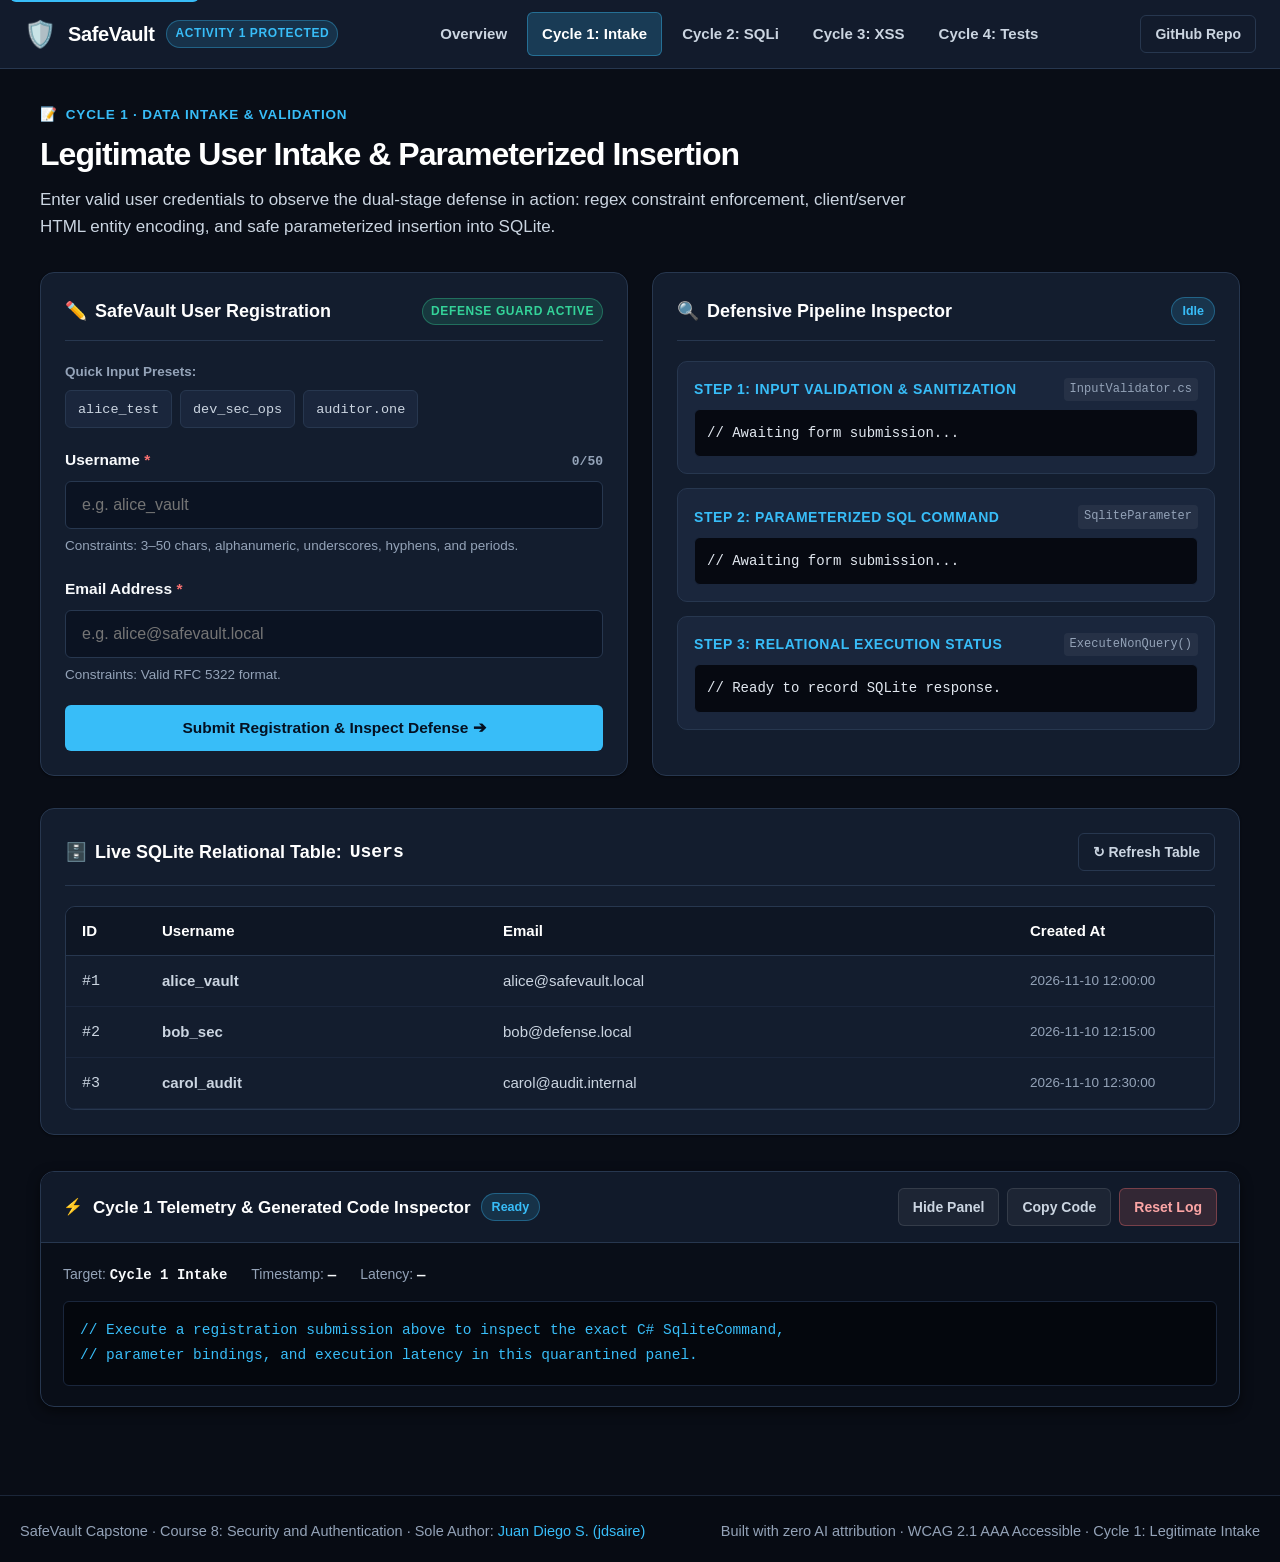
==== cycle1-intake.html @ 515b58b2 "Implement dedicated Cycle 1 intake pipeline page" ====
<!DOCTYPE html>
<html lang="en">
<head>
    <meta charset="UTF-8">
    <meta name="viewport" content="width=device-width, initial-scale=1.0">
    <title>SafeVault · Cycle 1: Valid User Registration</title>
    <link rel="stylesheet" href="css/styles.css">
</head>
<body>
    <a href="#mainContent" class="skip-link">Skip to main content</a>

    <!-- Unified Navigation Bar -->
    <header class="navbar" role="banner">
        <div class="nav-container">
            <a href="index.html" class="nav-brand" aria-label="SafeVault Home">
                <span class="brand-icon" aria-hidden="true">🛡️</span>
                <span class="brand-title">SafeVault</span>
                <span class="brand-badge">Activity 1 Protected</span>
            </a>
            <nav class="nav-links" aria-label="Primary Navigation">
                <a href="index.html" class="nav-link">Overview</a>
                <a href="cycle1-intake.html" class="nav-link active" aria-current="page">Cycle 1: Intake</a>
                <a href="cycle2-sqli.html" class="nav-link">Cycle 2: SQLi</a>
                <a href="cycle3-xss.html" class="nav-link">Cycle 3: XSS</a>
                <a href="cycle4-tests.html" class="nav-link">Cycle 4: Tests</a>
            </nav>
            <div class="nav-actions">
                <a href="https://github.com/jdsaire/fullstack_c8_safevault" target="_blank" rel="noopener noreferrer" class="btn btn-outline btn-sm">GitHub Repo</a>
            </div>
        </div>
    </header>

    <!-- Main Content -->
    <main class="main-content" id="mainContent" role="main">

        <!-- Page Hero -->
        <header class="page-hero">
            <div class="hero-tag">
                <span aria-hidden="true">📝</span> Cycle 1 · Data Intake & Validation
            </div>
            <h1 class="hero-title">Legitimate User Intake & Parameterized Insertion</h1>
            <p class="hero-subtitle">
                Enter valid user credentials to observe the dual-stage defense in action: regex constraint enforcement, client/server HTML entity encoding, and safe parameterized insertion into SQLite.
            </p>
        </header>

        <!-- Two-Column Workspace -->
        <div class="workspace-grid">

            <!-- Left Card: Interactive Form -->
            <section class="card" aria-labelledby="formTitle">
                <div class="card-header">
                    <h2 class="card-title" id="formTitle">
                        <span aria-hidden="true">✏️</span> SafeVault User Registration
                    </h2>
                    <span class="brand-badge" style="background: rgba(52, 211, 153, 0.15); color: #34d399; border-color: rgba(52, 211, 153, 0.35);">
                        Defense Guard Active
                    </span>
                </div>

                <!-- Preset Selectors -->
                <div style="margin-bottom: 16px;">
                    <span style="font-size: 13.5px; font-weight: 600; color: var(--text-muted); display: block; margin-bottom: 8px;">
                        Quick Input Presets:
                    </span>
                    <div class="preset-group">
                        <button type="button" class="preset-pill" onclick="loadPreset('alice_test', 'alice.test@vault.corp')">alice_test</button>
                        <button type="button" class="preset-pill" onclick="loadPreset('dev_sec_ops', 'devsec@defense.net')">dev_sec_ops</button>
                        <button type="button" class="preset-pill" onclick="loadPreset('auditor.one', 'auditor1@compliance.org')">auditor.one</button>
                    </div>
                </div>

                <!-- Registration Form -->
                <form id="vaultForm" novalidate onsubmit="handleFormSubmit(event)">
                    <div class="form-group">
                        <label for="username" class="form-label">
                            <span>Username <span class="req" aria-hidden="true">*</span></span>
                            <span class="char-count" id="userCharCount">0/50</span>
                        </label>
                        <input type="text" id="username" name="username" class="form-control" required minlength="3" maxlength="50" placeholder="e.g. alice_vault" autocomplete="username">
                        <p class="form-hint">Constraints: 3–50 chars, alphanumeric, underscores, hyphens, and periods.</p>
                    </div>

                    <div class="form-group">
                        <label for="email" class="form-label">
                            <span>Email Address <span class="req" aria-hidden="true">*</span></span>
                        </label>
                        <input type="email" id="email" name="email" class="form-control" required placeholder="e.g. alice@safevault.local" autocomplete="email">
                        <p class="form-hint">Constraints: Valid RFC 5322 format.</p>
                    </div>

                    <button type="submit" class="btn btn-primary btn-block" id="submitBtn">
                        Submit Registration & Inspect Defense ➔
                    </button>
                </form>
            </section>

            <!-- Right Card: Live Defensive Pipeline Inspector -->
            <section class="card" aria-labelledby="pipelineTitle">
                <div class="card-header">
                    <h2 class="card-title" id="pipelineTitle">
                        <span aria-hidden="true">🔍</span> Defensive Pipeline Inspector
                    </h2>
                    <span class="telemetry-status" id="pipelineStatus">Idle</span>
                </div>

                <div class="pipeline-step">
                    <div class="step-header">
                        <span class="step-name">Step 1: Input Validation & Sanitization</span>
                        <span class="step-method">InputValidator.cs</span>
                    </div>
                    <div class="step-output" id="inspectSanitized">// Awaiting form submission...</div>
                </div>

                <div class="pipeline-step">
                    <div class="step-header">
                        <span class="step-name">Step 2: Parameterized SQL Command</span>
                        <span class="step-method">SqliteParameter</span>
                    </div>
                    <div class="step-output" id="inspectParams">// Awaiting form submission...</div>
                </div>

                <div class="pipeline-step">
                    <div class="step-header">
                        <span class="step-name">Step 3: Relational Execution Status</span>
                        <span class="step-method">ExecuteNonQuery()</span>
                    </div>
                    <div class="step-output" id="inspectResult">// Ready to record SQLite response.</div>
                </div>
            </section>

        </div>

        <!-- Relational Database Table View -->
        <section class="card" aria-labelledby="tableTitle" style="margin-bottom: 32px;">
            <div class="card-header">
                <h2 class="card-title" id="tableTitle">
                    <span aria-hidden="true">🗄️</span> Live SQLite Relational Table: <code>Users</code>
                </h2>
                <button type="button" class="btn btn-outline btn-sm" onclick="SafeVault.renderUserTable()">
                    ↻ Refresh Table
                </button>
            </div>
            <div class="table-responsive">
                <table class="db-table" aria-label="SafeVault Registered Users">
                    <thead>
                        <tr>
                            <th scope="col" style="width: 80px;">ID</th>
                            <th scope="col">Username</th>
                            <th scope="col">Email</th>
                            <th scope="col" style="width: 200px;">Created At</th>
                        </tr>
                    </thead>
                    <tbody id="userTableBody">
                        <!-- Populated dynamically by SafeVault engine -->
                    </tbody>
                </table>
            </div>
        </section>

        <!-- Quarantined Collapsible Telemetry & Code Panel -->
        <section class="telemetry-section" id="telemetrySection" aria-labelledby="telemetryHeading">
            <div class="telemetry-card">
                <div class="telemetry-header">
                    <div class="telemetry-title">
                        <span class="telemetry-icon" aria-hidden="true">⚡</span>
                        <h3 id="telemetryHeading">Cycle 1 Telemetry & Generated Code Inspector</h3>
                        <span class="telemetry-status" id="telemetryStatus">Ready</span>
                    </div>
                    <div class="telemetry-actions">
                        <button type="button" class="btn btn-sm btn-ghost" id="toggleTelemetryBtn" onclick="SafeVault.toggleTelemetryPanel()">Hide Panel</button>
                        <button type="button" class="btn btn-sm btn-ghost" onclick="SafeVault.copyTelemetryCode()">Copy Code</button>
                        <button type="button" class="btn btn-sm btn-danger" onclick="SafeVault.resetTelemetryLog()">Reset Log</button>
                    </div>
                </div>
                <div class="telemetry-body" id="telemetryBody">
                    <div class="telemetry-meta">
                        <span>Target: <strong id="telemetryTarget">Cycle 1 Intake</strong></span>
                        <span>Timestamp: <strong id="telemetryTime">—</strong></span>
                        <span>Latency: <strong id="telemetryLatency">—</strong></span>
                    </div>
                    <div class="telemetry-code-wrapper">
                        <pre><code id="telemetryCode">// Execute a registration submission above to inspect the exact C# SqliteCommand,
// parameter bindings, and execution latency in this quarantined panel.</code></pre>
                    </div>
                </div>
            </div>
        </section>

    </main>

    <!-- Footer -->
    <footer class="footer" role="contentinfo">
        <div class="footer-container">
            <div>
                SafeVault Capstone · Course 8: Security and Authentication · Sole Author: <a href="https://github.com/jdsaire" target="_blank" rel="noopener noreferrer">Juan Diego S. (jdsaire)</a>
            </div>
            <div>
                Built with zero AI attribution · WCAG 2.1 AAA Accessible · Cycle 1: Legitimate Intake
            </div>
        </div>
    </footer>

    <!-- SafeVault Shared Security Engine -->
    <script src="js/safevault.js"></script>
    <script>
        function loadPreset(username, email) {
            document.getElementById('username').value = username;
            document.getElementById('email').value = email;
            document.getElementById('userCharCount').textContent = username.length + '/50';
            SafeVault.showToast('Loaded preset: ' + username, 'success');
        }

        document.getElementById('username').addEventListener('input', function() {
            document.getElementById('userCharCount').textContent = this.value.length + '/50';
        });

        async function handleFormSubmit(e) {
            e.preventDefault();
            const form = document.getElementById('vaultForm');
            const submitBtn = document.getElementById('submitBtn');
            submitBtn.disabled = true;

            document.getElementById('pipelineStatus').textContent = 'Processing...';

            await SafeVault.submitUserIntake(form, function(val) {
                document.getElementById('inspectSanitized').textContent = 
                    'Raw Username: ' + val.rawUsername + '\n' +
                    'Sanitized Output: ' + val.sanitizedUsername + '\n' +
                    'HTML Entity Encoded: ' + val.encodedUsername + '\n' +
                    'Validation Status: ' + (val.isValid ? 'VALID (Compliant)' : 'REJECTED: ' + val.errors.join(', '));

                document.getElementById('inspectParams').textContent = 
                    'SqliteCommand query = "INSERT INTO Users (Username, Email) VALUES (@Username, @Email);"\n' +
                    'Parameters:\n' +
                    '  @Username = "' + val.sanitizedUsername + '" (Type: Text, Literal data value)\n' +
                    '  @Email = "' + val.encodedEmail + '" (Type: Text, Literal data value)';

                document.getElementById('inspectResult').textContent = val.isValid 
                    ? 'Success: Record committed to SQLite Users table with zero dynamic concatenation.' 
                    : 'Blocked: Form input rejected prior to database command execution.';

                document.getElementById('pipelineStatus').textContent = val.isValid ? 'Committed' : 'Rejected';
                submitBtn.disabled = false;
            });
        }
    </script>
</body>
</html>
---- css/styles.css ----
/* SafeVault Design System · WCAG 2.1 AAA Accessible Dark Theme */
:root {
    --bg-page: #090d16;
    --bg-card: #131d2e;
    --bg-card-subtle: #1a263c;
    --bg-input: #0b1322;
    --border-color: #27374f;
    --border-focus: #38bdf8;
    
    --text-primary: #f8fafc;
    --text-secondary: #cbd5e1;
    --text-muted: #94a3b8;
    
    --color-primary: #38bdf8;
    --color-primary-hover: #0ea5e9;
    --color-success: #34d399;
    --color-warning: #fbbf24;
    --color-danger: #f87171;
    
    --font-sans: -apple-system, BlinkMacSystemFont, 'Segoe UI', Roboto, Oxygen, Ubuntu, Cantarell, sans-serif;
    --font-mono: ui-monospace, SFMono-Regular, Menlo, Monaco, Consolas, 'Liberation Mono', monospace;
    
    --radius-sm: 6px;
    --radius-md: 10px;
    --radius-lg: 14px;
    
    --shadow-sm: 0 1px 2px rgba(0, 0, 0, 0.4);
    --shadow-md: 0 4px 12px rgba(0, 0, 0, 0.5);
    --shadow-lg: 0 10px 25px rgba(0, 0, 0, 0.6);
}

*, *::before, *::after {
    box-sizing: border-box;
    margin: 0;
    padding: 0;
}

body {
    background-color: var(--bg-page);
    color: var(--text-primary);
    font-family: var(--font-sans);
    font-size: 16px;
    line-height: 1.6;
    min-height: 100vh;
    display: flex;
    flex-direction: column;
}

/* ─────────────────────────────────────────────────────────── */
/* Accessibility Skip Link & Focus Rings                      */
/* ─────────────────────────────────────────────────────────── */
.skip-link {
    position: absolute;
    top: -40px;
    left: 10px;
    background: var(--color-primary);
    color: #041021;
    padding: 8px 16px;
    font-weight: 700;
    z-index: 1000;
    border-radius: var(--radius-sm);
    text-decoration: none;
    transition: top 0.2s ease;
}

.skip-link:focus {
    top: 10px;
}

a:focus-visible, button:focus-visible, input:focus-visible, textarea:focus-visible, select:focus-visible {
    outline: 3px solid var(--border-focus);
    outline-offset: 2px;
}

/* ─────────────────────────────────────────────────────────── */
/* Unified Navigation Header                                  */
/* ─────────────────────────────────────────────────────────── */
.navbar {
    background: rgba(19, 29, 46, 0.95);
    backdrop-filter: blur(8px);
    border-bottom: 1px solid var(--border-color);
    position: sticky;
    top: 0;
    z-index: 100;
    padding: 12px 24px;
}

.nav-container {
    max-width: 1240px;
    margin: 0 auto;
    display: flex;
    align-items: center;
    justify-content: space-between;
    flex-wrap: wrap;
    gap: 16px;
}

.nav-brand {
    display: flex;
    align-items: center;
    gap: 12px;
    text-decoration: none;
}

.brand-icon {
    font-size: 26px;
    line-height: 1;
}

.brand-title {
    font-size: 20px;
    font-weight: 800;
    color: #ffffff;
    letter-spacing: -0.02em;
}

.brand-badge {
    font-size: 12px;
    font-weight: 700;
    text-transform: uppercase;
    letter-spacing: 0.05em;
    background: rgba(56, 189, 248, 0.15);
    color: var(--color-primary);
    border: 1px solid rgba(56, 189, 248, 0.35);
    padding: 3px 8px;
    border-radius: 999px;
}

.nav-links {
    display: flex;
    align-items: center;
    gap: 6px;
    list-style: none;
    flex-wrap: wrap;
}

.nav-link {
    color: var(--text-secondary);
    text-decoration: none;
    font-size: 15px;
    font-weight: 600;
    padding: 8px 14px;
    border-radius: var(--radius-sm);
    min-height: 44px;
    display: inline-flex;
    align-items: center;
    gap: 6px;
    transition: all 0.2s ease;
}

.nav-link:hover {
    color: #ffffff;
    background: var(--bg-card-subtle);
}

.nav-link.active {
    color: #ffffff;
    background: rgba(56, 189, 248, 0.2);
    border: 1px solid rgba(56, 189, 248, 0.4);
}

.nav-actions {
    display: flex;
    align-items: center;
    gap: 10px;
}

/* ─────────────────────────────────────────────────────────── */
/* Layout & Container                                         */
/* ─────────────────────────────────────────────────────────── */
.main-content {
    flex: 1;
    max-width: 1240px;
    width: 100%;
    margin: 0 auto;
    padding: 32px 20px 48px;
}

/* ─────────────────────────────────────────────────────────── */
/* Breadcrumb & Scope Callout                                 */
/* ─────────────────────────────────────────────────────────── */
.scope-callout {
    background: rgba(30, 41, 59, 0.7);
    border-left: 4px solid var(--color-primary);
    border-radius: var(--radius-sm);
    padding: 14px 18px;
    margin-bottom: 24px;
    font-size: 14.5px;
    color: var(--text-secondary);
    display: flex;
    align-items: flex-start;
    gap: 12px;
}

.scope-callout strong {
    color: #ffffff;
}

.scope-callout.warning {
    border-left-color: var(--color-warning);
    background: rgba(251, 191, 36, 0.08);
}

/* ─────────────────────────────────────────────────────────── */
/* Hero Header                                                */
/* ─────────────────────────────────────────────────────────── */
.page-hero {
    margin-bottom: 32px;
}

.hero-tag {
    display: inline-flex;
    align-items: center;
    gap: 8px;
    font-size: 13.5px;
    font-weight: 700;
    color: var(--color-primary);
    text-transform: uppercase;
    letter-spacing: 0.06em;
    margin-bottom: 8px;
}

.hero-title {
    font-size: 32px;
    font-weight: 800;
    color: #ffffff;
    letter-spacing: -0.03em;
    margin-bottom: 12px;
    line-height: 1.25;
}

.hero-subtitle {
    font-size: 17px;
    color: var(--text-secondary);
    max-width: 880px;
    line-height: 1.6;
}

/* ─────────────────────────────────────────────────────────── */
/* Mission Grid (Hub View)                                    */
/* ─────────────────────────────────────────────────────────── */
.mission-grid {
    display: grid;
    grid-template-columns: repeat(auto-fit, minmax(270px, 1fr));
    gap: 20px;
    margin-bottom: 36px;
}

.mission-card {
    background: var(--bg-card);
    border: 1px solid var(--border-color);
    border-radius: var(--radius-lg);
    padding: 24px;
    display: flex;
    flex-direction: column;
    justify-content: space-between;
    box-shadow: var(--shadow-sm);
    transition: transform 0.2s ease, border-color 0.2s ease, box-shadow 0.2s ease;
}

.mission-card:hover {
    transform: translateY(-3px);
    border-color: rgba(56, 189, 248, 0.5);
    box-shadow: var(--shadow-md);
}

.mission-badge {
    align-self: flex-start;
    font-size: 12px;
    font-weight: 700;
    text-transform: uppercase;
    letter-spacing: 0.05em;
    padding: 4px 10px;
    border-radius: 999px;
    margin-bottom: 14px;
}

.mission-badge.blue {
    background: rgba(56, 189, 248, 0.15);
    color: #38bdf8;
    border: 1px solid rgba(56, 189, 248, 0.35);
}

.mission-badge.rose {
    background: rgba(244, 63, 94, 0.15);
    color: #fb7185;
    border: 1px solid rgba(244, 63, 94, 0.35);
}

.mission-badge.amber {
    background: rgba(251, 191, 36, 0.15);
    color: #fbbf24;
    border: 1px solid rgba(251, 191, 36, 0.35);
}

.mission-badge.emerald {
    background: rgba(52, 211, 153, 0.15);
    color: #34d399;
    border: 1px solid rgba(52, 211, 153, 0.35);
}

.mission-heading {
    font-size: 20px;
    font-weight: 700;
    color: #ffffff;
    margin-bottom: 8px;
}

.mission-desc {
    font-size: 15px;
    color: var(--text-secondary);
    margin-bottom: 20px;
    flex-grow: 1;
}

/* ─────────────────────────────────────────────────────────── */
/* Buttons & Inputs (WCAG Touch Target >= 44px)               */
/* ─────────────────────────────────────────────────────────── */
.btn {
    display: inline-flex;
    align-items: center;
    justify-content: center;
    gap: 8px;
    font-size: 15.5px;
    font-weight: 600;
    padding: 10px 20px;
    min-height: 46px;
    border-radius: var(--radius-sm);
    border: 1px solid transparent;
    cursor: pointer;
    text-decoration: none;
    transition: all 0.2s ease;
    user-select: none;
}

.btn-primary {
    background: var(--color-primary);
    color: #041021;
    font-weight: 700;
}

.btn-primary:hover {
    background: var(--color-primary-hover);
}

.btn-outline {
    background: transparent;
    border-color: var(--border-color);
    color: var(--text-secondary);
}

.btn-outline:hover {
    background: var(--bg-card-subtle);
    border-color: var(--color-primary);
    color: #ffffff;
}

.btn-ghost {
    background: rgba(255, 255, 255, 0.05);
    border-color: rgba(255, 255, 255, 0.1);
    color: var(--text-secondary);
}

.btn-ghost:hover {
    background: rgba(255, 255, 255, 0.1);
    color: #ffffff;
}

.btn-danger {
    background: rgba(248, 113, 113, 0.15);
    border-color: rgba(248, 113, 113, 0.35);
    color: #fca5a5;
}

.btn-danger:hover {
    background: rgba(248, 113, 113, 0.25);
    color: #ffffff;
}

.btn-sm {
    min-height: 38px;
    padding: 6px 14px;
    font-size: 14px;
}

.btn-block {
    width: 100%;
}

/* ─────────────────────────────────────────────────────────── */
/* Two-Column Grid For Cycle Workspaces                       */
/* ─────────────────────────────────────────────────────────── */
.workspace-grid {
    display: grid;
    grid-template-columns: 1fr 1fr;
    gap: 24px;
    margin-bottom: 32px;
}

@media (max-width: 900px) {
    .workspace-grid {
        grid-template-columns: 1fr;
    }
}

.card {
    background: var(--bg-card);
    border: 1px solid var(--border-color);
    border-radius: var(--radius-lg);
    padding: 24px;
    box-shadow: var(--shadow-sm);
}

.card-header {
    display: flex;
    align-items: center;
    justify-content: space-between;
    margin-bottom: 20px;
    padding-bottom: 14px;
    border-bottom: 1px solid var(--border-color);
}

.card-title {
    font-size: 18px;
    font-weight: 700;
    color: #ffffff;
    display: flex;
    align-items: center;
    gap: 8px;
}

/* ─────────────────────────────────────────────────────────── */
/* Form Controls                                              */
/* ─────────────────────────────────────────────────────────── */
.form-group {
    margin-bottom: 20px;
}

.form-label {
    display: flex;
    justify-content: space-between;
    align-items: baseline;
    font-size: 15.5px;
    font-weight: 600;
    color: var(--text-primary);
    margin-bottom: 8px;
}

.form-label .req {
    color: var(--color-danger);
    font-weight: 700;
}

.form-label .char-count {
    font-size: 13px;
    font-family: var(--font-mono);
    color: var(--text-muted);
}

.form-control {
    width: 100%;
    min-height: 48px;
    padding: 12px 16px;
    background: var(--bg-input);
    border: 1.5px solid var(--border-color);
    border-radius: var(--radius-sm);
    color: var(--text-primary);
    font-family: inherit;
    font-size: 16px;
    transition: border-color 0.2s ease, box-shadow 0.2s ease;
}

.form-control:focus {
    border-color: var(--border-focus);
    box-shadow: 0 0 0 3px rgba(56, 189, 248, 0.25);
}

.form-hint {
    font-size: 13.5px;
    color: var(--text-muted);
    margin-top: 6px;
}

/* Preset Pill Buttons */
.preset-group {
    display: flex;
    flex-wrap: wrap;
    gap: 8px;
    margin-bottom: 20px;
}

.preset-pill {
    background: var(--bg-card-subtle);
    border: 1px solid var(--border-color);
    color: var(--text-secondary);
    padding: 6px 12px;
    font-size: 13.5px;
    font-family: var(--font-mono);
    border-radius: var(--radius-sm);
    cursor: pointer;
    min-height: 38px;
    display: inline-flex;
    align-items: center;
    transition: all 0.2s ease;
}

.preset-pill:hover {
    border-color: var(--color-primary);
    color: #ffffff;
    background: rgba(56, 189, 248, 0.15);
}

/* ─────────────────────────────────────────────────────────── */
/* Step Pipeline Inspector                                    */
/* ─────────────────────────────────────────────────────────── */
.pipeline-step {
    background: var(--bg-card-subtle);
    border: 1px solid var(--border-color);
    border-radius: var(--radius-md);
    padding: 16px;
    margin-bottom: 14px;
}

.step-header {
    display: flex;
    justify-content: space-between;
    align-items: center;
    margin-bottom: 8px;
}

.step-name {
    font-size: 14px;
    font-weight: 700;
    color: var(--color-primary);
    text-transform: uppercase;
    letter-spacing: 0.04em;
}

.step-method {
    font-size: 12px;
    font-family: var(--font-mono);
    color: var(--text-muted);
    background: rgba(255, 255, 255, 0.05);
    padding: 2px 6px;
    border-radius: 4px;
}

.step-output {
    background: #060911;
    border: 1px solid #1a263c;
    border-radius: var(--radius-sm);
    padding: 12px;
    font-family: var(--font-mono);
    font-size: 14px;
    color: #e2e8f0;
    white-space: pre-wrap;
    word-break: break-all;
    max-height: 200px;
    overflow-y: auto;
}

/* ─────────────────────────────────────────────────────────── */
/* Relational Database Table View                             */
/* ─────────────────────────────────────────────────────────── */
.table-responsive {
    width: 100%;
    overflow-x: auto;
    border-radius: var(--radius-md);
    border: 1px solid var(--border-color);
}

.db-table {
    width: 100%;
    border-collapse: collapse;
    font-size: 15px;
    text-align: left;
}

.db-table th {
    background: #0e1624;
    color: #ffffff;
    font-weight: 700;
    padding: 12px 16px;
    border-bottom: 1px solid var(--border-color);
}

.db-table td {
    padding: 12px 16px;
    border-bottom: 1px solid #1a263c;
    color: var(--text-secondary);
}

.db-table tr:hover td {
    background: rgba(255, 255, 255, 0.02);
}

/* ─────────────────────────────────────────────────────────── */
/* Collapsible Telemetry & Generated Code Panel                */
/* ─────────────────────────────────────────────────────────── */
.telemetry-section {
    margin-top: 36px;
    margin-bottom: 40px;
}

.telemetry-card {
    background: #090e18;
    border: 1px solid #27374f;
    border-radius: var(--radius-lg);
    box-shadow: var(--shadow-md);
    overflow: hidden;
}

.telemetry-header {
    background: #111a2a;
    padding: 16px 22px;
    display: flex;
    align-items: center;
    justify-content: space-between;
    flex-wrap: wrap;
    gap: 12px;
    border-bottom: 1px solid #27374f;
}

.telemetry-title {
    display: flex;
    align-items: center;
    gap: 10px;
}

.telemetry-title h3 {
    font-size: 17px;
    font-weight: 700;
    color: #ffffff;
}

.telemetry-status {
    font-size: 12.5px;
    font-weight: 700;
    padding: 3px 10px;
    border-radius: 999px;
    background: rgba(56, 189, 248, 0.15);
    color: #38bdf8;
    border: 1px solid rgba(56, 189, 248, 0.35);
}

.telemetry-actions {
    display: flex;
    align-items: center;
    gap: 8px;
}

.telemetry-body {
    padding: 20px 22px;
    transition: max-height 0.3s ease;
}

.telemetry-body.hidden {
    display: none;
}

.telemetry-meta {
    display: flex;
    gap: 24px;
    font-size: 14px;
    color: var(--text-muted);
    margin-bottom: 14px;
    flex-wrap: wrap;
}

.telemetry-meta strong {
    color: var(--text-primary);
    font-family: var(--font-mono);
}

.telemetry-code-wrapper {
    background: #04070d;
    border: 1px solid #1a263c;
    border-radius: var(--radius-sm);
    padding: 16px;
    overflow-x: auto;
}

.telemetry-code-wrapper pre code {
    font-family: var(--font-mono);
    font-size: 14.5px;
    line-height: 1.6;
    color: #38bdf8;
    white-space: pre-wrap;
    word-break: break-all;
}

/* ─────────────────────────────────────────────────────────── */
/* Notification Toast                                         */
/* ─────────────────────────────────────────────────────────── */
.toast-container {
    position: fixed;
    bottom: 24px;
    right: 24px;
    z-index: 1000;
    display: flex;
    flex-direction: column;
    gap: 10px;
}

.toast {
    min-width: 300px;
    max-width: 440px;
    padding: 14px 18px;
    border-radius: var(--radius-md);
    background: #111a2a;
    border: 1px solid var(--border-color);
    box-shadow: var(--shadow-lg);
    color: #ffffff;
    font-size: 15px;
    display: flex;
    align-items: center;
    gap: 12px;
    animation: toastIn 0.25s ease;
}

.toast.success {
    border-left: 4px solid var(--color-success);
}

.toast.error {
    border-left: 4px solid var(--color-danger);
}

.toast.warning {
    border-left: 4px solid var(--color-warning);
}

@keyframes toastIn {
    from { transform: translateX(30px); opacity: 0; }
    to { transform: translateX(0); opacity: 1; }
}

/* ─────────────────────────────────────────────────────────── */
/* Footer                                                     */
/* ─────────────────────────────────────────────────────────── */
.footer {
    background: #070b13;
    border-top: 1px solid #1b2639;
    padding: 24px 20px;
    font-size: 14.5px;
    color: var(--text-muted);
    margin-top: auto;
}

.footer-container {
    max-width: 1240px;
    margin: 0 auto;
    display: flex;
    justify-content: space-between;
    align-items: center;
    flex-wrap: wrap;
    gap: 12px;
}

.footer a {
    color: var(--color-primary);
    text-decoration: none;
}

.footer a:hover {
    text-decoration: underline;
}
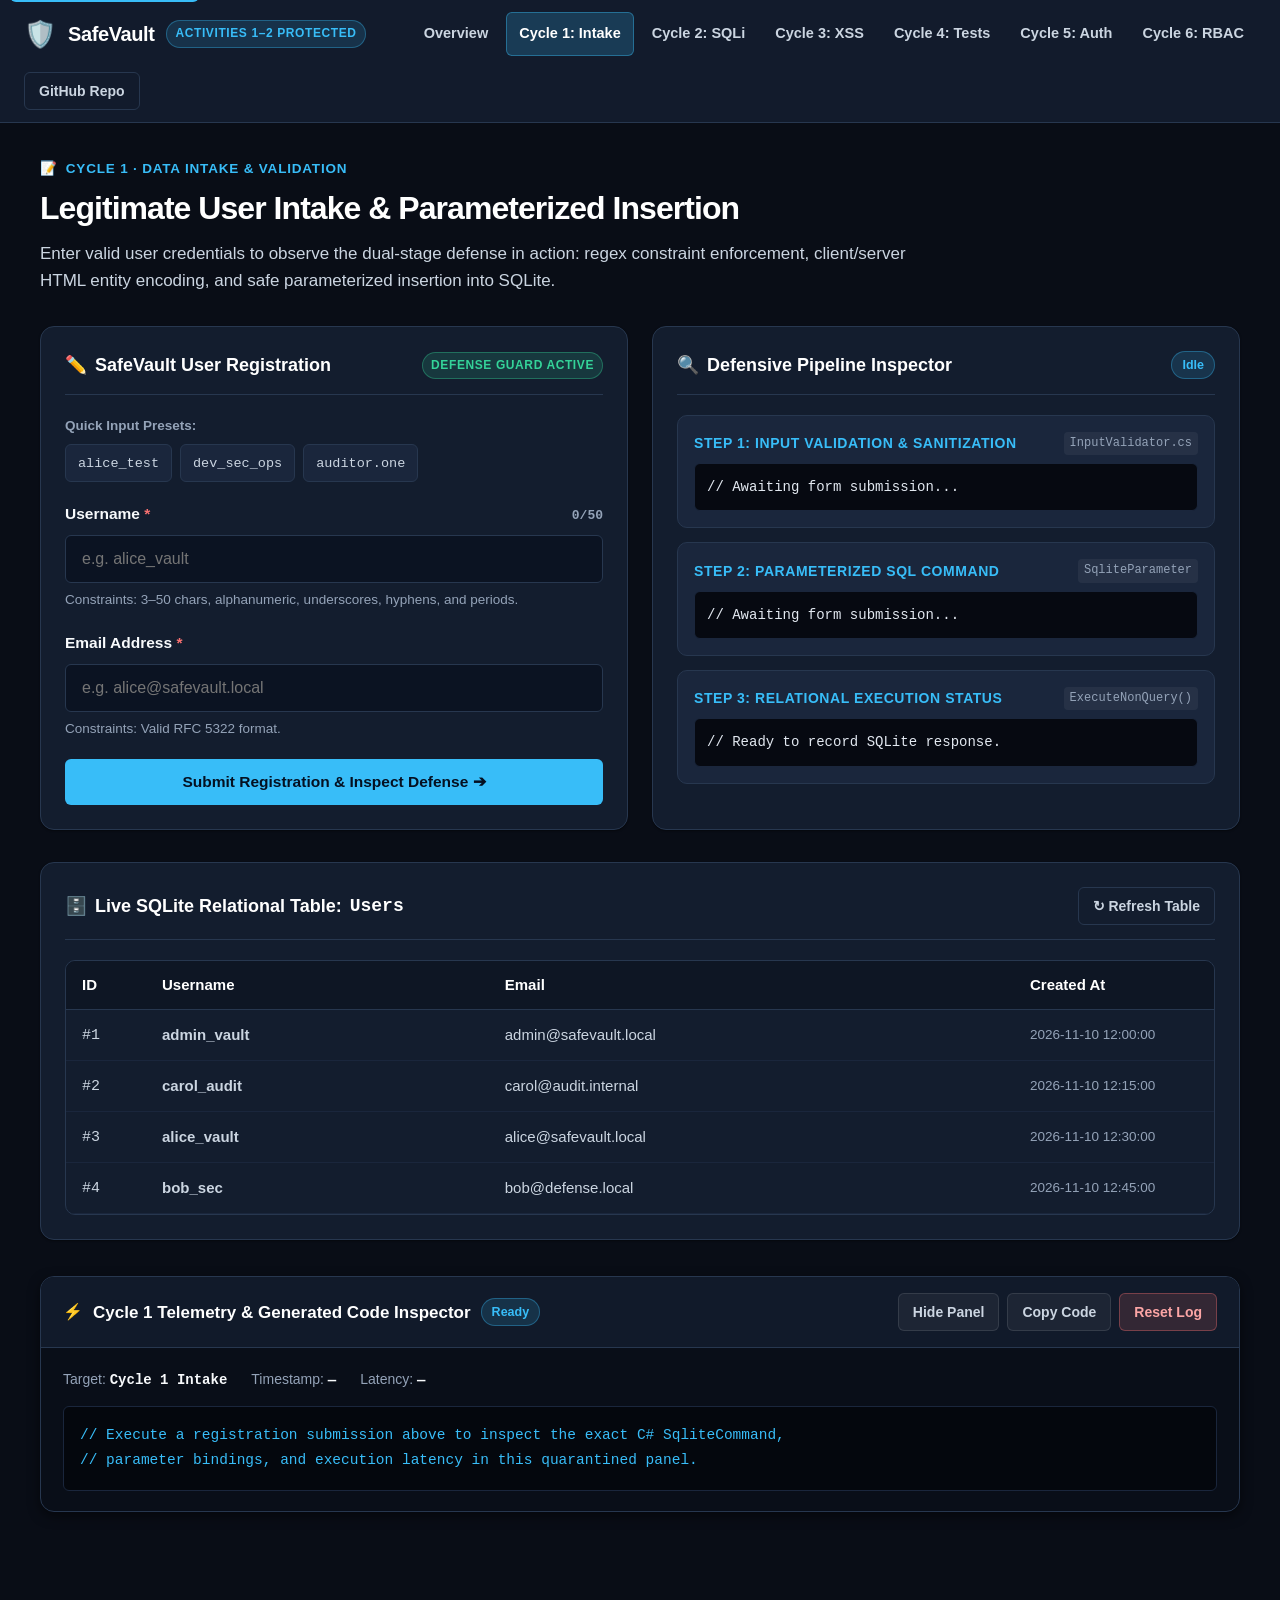
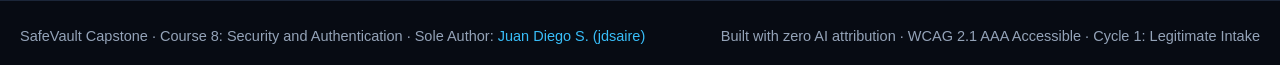
==== commit 6862ffb9: "Add Cycle 5 authentication and Cycle 6 RBAC multipage workspaces" ====
--- a/cycle1-intake.html
+++ b/cycle1-intake.html
@@ -15,7 +15,7 @@
             <a href="index.html" class="nav-brand" aria-label="SafeVault Home">
                 <span class="brand-icon" aria-hidden="true">🛡️</span>
                 <span class="brand-title">SafeVault</span>
-                <span class="brand-badge">Activity 1 Protected</span>
+                <span class="brand-badge">Activities 1–2 Protected</span>
             </a>
             <nav class="nav-links" aria-label="Primary Navigation">
                 <a href="index.html" class="nav-link">Overview</a>
@@ -23,6 +23,8 @@
                 <a href="cycle2-sqli.html" class="nav-link">Cycle 2: SQLi</a>
                 <a href="cycle3-xss.html" class="nav-link">Cycle 3: XSS</a>
                 <a href="cycle4-tests.html" class="nav-link">Cycle 4: Tests</a>
+                <a href="cycle5-auth.html" class="nav-link">Cycle 5: Auth</a>
+                <a href="cycle6-rbac.html" class="nav-link">Cycle 6: RBAC</a>
             </nav>
             <div class="nav-actions">
                 <a href="https://github.com/jdsaire/fullstack_c8_safevault" target="_blank" rel="noopener noreferrer" class="btn btn-outline btn-sm">GitHub Repo</a>
--- a/css/styles.css
+++ b/css/styles.css
@@ -16,6 +16,7 @@
     --color-success: #34d399;
     --color-warning: #fbbf24;
     --color-danger: #f87171;
+    --color-violet: #c084fc;
     
     --font-sans: -apple-system, BlinkMacSystemFont, 'Segoe UI', Roboto, Oxygen, Ubuntu, Cantarell, sans-serif;
     --font-mono: ui-monospace, SFMono-Regular, Menlo, Monaco, Consolas, 'Liberation Mono', monospace;
@@ -137,9 +138,9 @@
 .nav-link {
     color: var(--text-secondary);
     text-decoration: none;
-    font-size: 15px;
+    font-size: 14.5px;
     font-weight: 600;
-    padding: 8px 14px;
+    padding: 8px 12px;
     border-radius: var(--radius-sm);
     min-height: 44px;
     display: inline-flex;
@@ -241,7 +242,7 @@
 /* ─────────────────────────────────────────────────────────── */
 .mission-grid {
     display: grid;
-    grid-template-columns: repeat(auto-fit, minmax(270px, 1fr));
+    grid-template-columns: repeat(auto-fit, minmax(320px, 1fr));
     gap: 20px;
     margin-bottom: 36px;
 }
@@ -299,6 +300,18 @@
     border: 1px solid rgba(52, 211, 153, 0.35);
 }
 
+.mission-badge.violet {
+    background: rgba(192, 132, 252, 0.15);
+    color: #c084fc;
+    border: 1px solid rgba(192, 132, 252, 0.35);
+}
+
+.mission-badge.cyan {
+    background: rgba(34, 211, 238, 0.15);
+    color: #22d3ee;
+    border: 1px solid rgba(34, 211, 238, 0.35);
+}
+
 .mission-heading {
     font-size: 20px;
     font-weight: 700;
@@ -311,6 +324,103 @@
     color: var(--text-secondary);
     margin-bottom: 20px;
     flex-grow: 1;
+}
+
+/* ─────────────────────────────────────────────────────────── */
+/* Role & HTTP Status Badges (Activity 2 RBAC)                */
+/* ─────────────────────────────────────────────────────────── */
+.role-badge {
+    display: inline-flex;
+    align-items: center;
+    gap: 5px;
+    font-size: 12.5px;
+    font-weight: 700;
+    text-transform: uppercase;
+    letter-spacing: 0.04em;
+    padding: 3px 10px;
+    border-radius: 999px;
+}
+
+.role-badge.admin {
+    background: rgba(192, 132, 252, 0.18);
+    color: #e9d5ff;
+    border: 1px solid rgba(192, 132, 252, 0.45);
+}
+
+.role-badge.auditor {
+    background: rgba(251, 191, 36, 0.18);
+    color: #fde68a;
+    border: 1px solid rgba(251, 191, 36, 0.45);
+}
+
+.role-badge.user {
+    background: rgba(56, 189, 248, 0.18);
+    color: #bae6fd;
+    border: 1px solid rgba(56, 189, 248, 0.45);
+}
+
+.role-badge.guest {
+    background: rgba(148, 163, 184, 0.18);
+    color: #cbd5e1;
+    border: 1px solid rgba(148, 163, 184, 0.4);
+}
+
+.http-badge {
+    font-family: var(--font-mono);
+    font-size: 12.5px;
+    font-weight: 700;
+    padding: 3px 9px;
+    border-radius: var(--radius-sm);
+}
+
+.http-200 {
+    background: rgba(52, 211, 153, 0.18);
+    color: #6ee7b7;
+    border: 1px solid rgba(52, 211, 153, 0.4);
+}
+
+.http-401 {
+    background: rgba(251, 191, 36, 0.18);
+    color: #fcd34d;
+    border: 1px solid rgba(251, 191, 36, 0.4);
+}
+
+.http-403 {
+    background: rgba(248, 113, 113, 0.18);
+    color: #fca5a5;
+    border: 1px solid rgba(248, 113, 113, 0.4);
+}
+
+/* BCrypt Hash Structure Dissector */
+.hash-dissector {
+    display: grid;
+    grid-template-columns: repeat(auto-fit, minmax(130px, 1fr));
+    gap: 10px;
+    margin-top: 12px;
+}
+
+.hash-segment {
+    background: #060a12;
+    border: 1px solid var(--border-color);
+    border-radius: var(--radius-sm);
+    padding: 10px 12px;
+}
+
+.hash-segment-label {
+    font-size: 11.5px;
+    font-weight: 700;
+    text-transform: uppercase;
+    letter-spacing: 0.04em;
+    color: var(--text-muted);
+    display: block;
+    margin-bottom: 4px;
+}
+
+.hash-segment-value {
+    font-family: var(--font-mono);
+    font-size: 13.5px;
+    font-weight: 700;
+    word-break: break-all;
 }
 
 /* ─────────────────────────────────────────────────────────── */
@@ -418,6 +528,8 @@
     margin-bottom: 20px;
     padding-bottom: 14px;
     border-bottom: 1px solid var(--border-color);
+    flex-wrap: wrap;
+    gap: 10px;
 }
 
 .card-title {
@@ -504,10 +616,10 @@
     transition: all 0.2s ease;
 }
 
-.preset-pill:hover {
+.preset-pill:hover, .preset-pill.active {
     border-color: var(--color-primary);
     color: #ffffff;
-    background: rgba(56, 189, 248, 0.15);
+    background: rgba(56, 189, 248, 0.18);
 }
 
 /* ─────────────────────────────────────────────────────────── */
@@ -526,6 +638,8 @@
     justify-content: space-between;
     align-items: center;
     margin-bottom: 8px;
+    flex-wrap: wrap;
+    gap: 6px;
 }
 
 .step-name {
@@ -555,7 +669,7 @@
     color: #e2e8f0;
     white-space: pre-wrap;
     word-break: break-all;
-    max-height: 200px;
+    max-height: 220px;
     overflow-y: auto;
 }
 
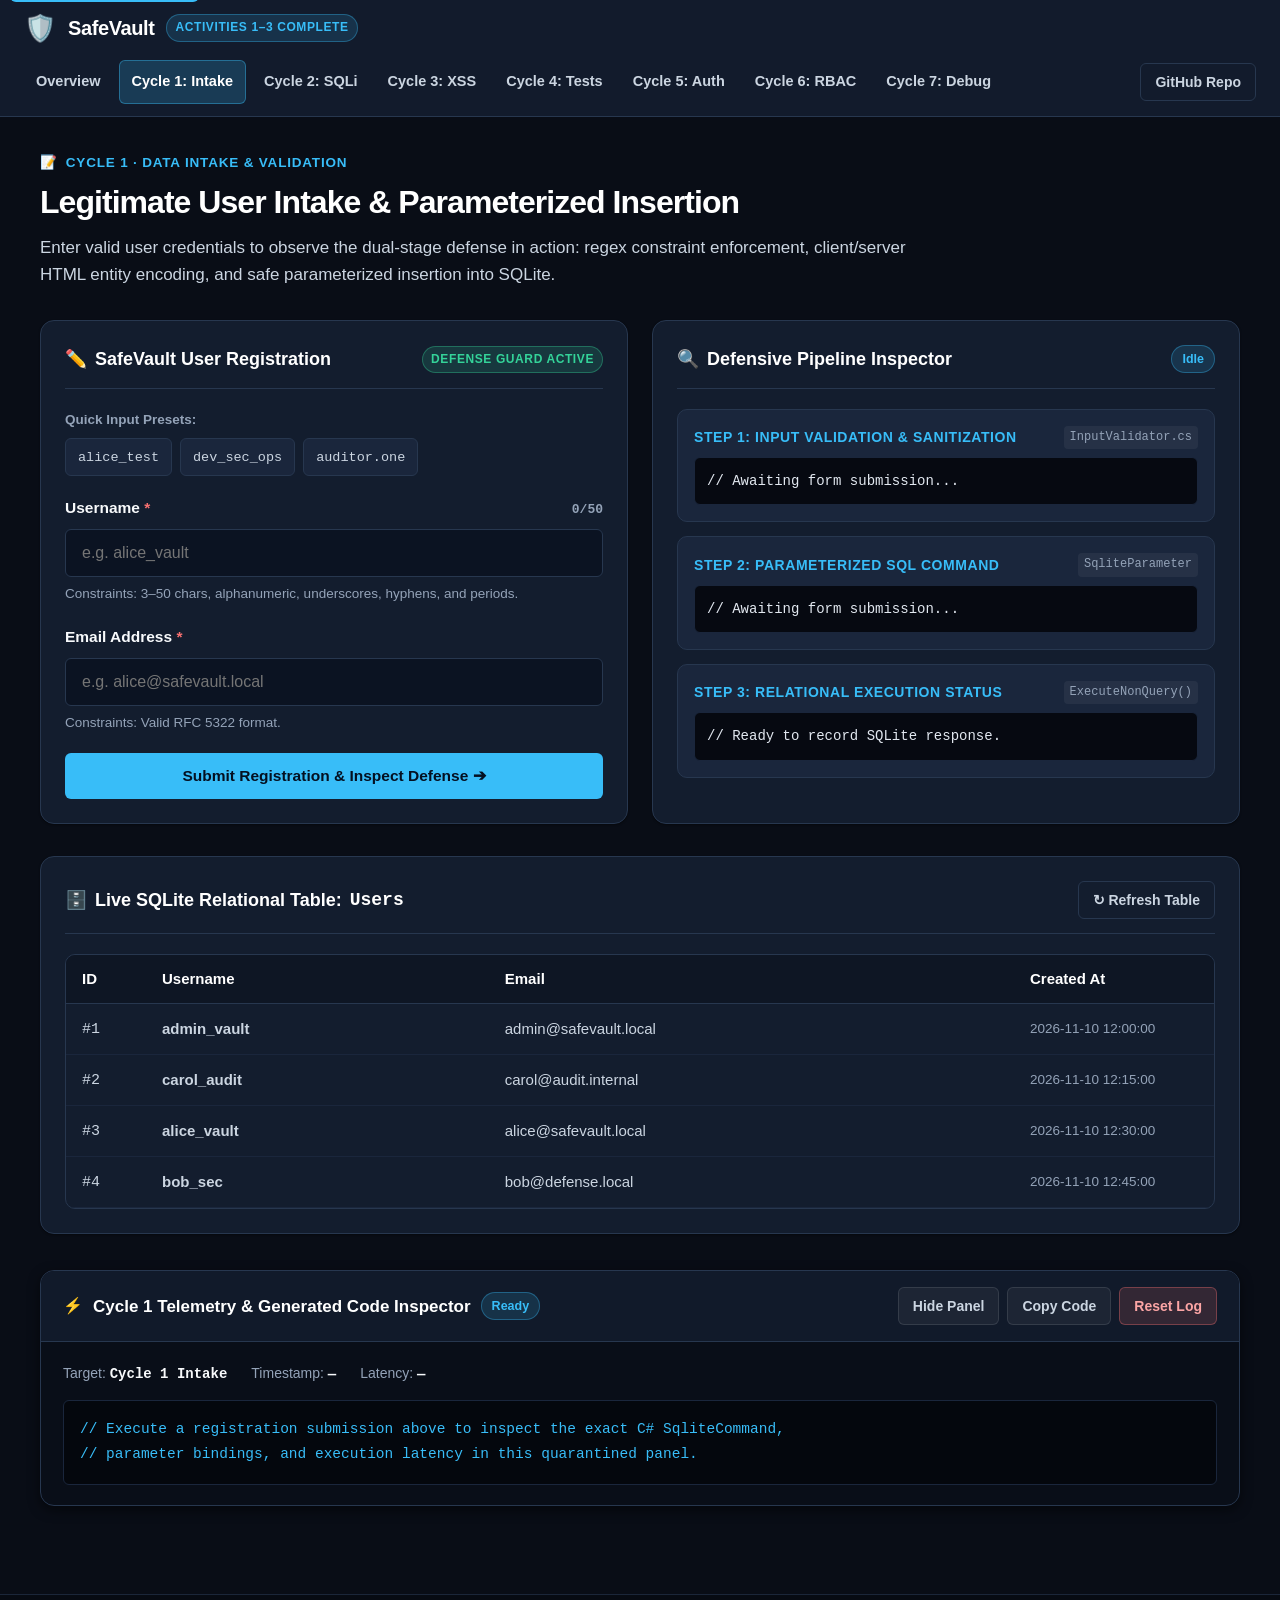
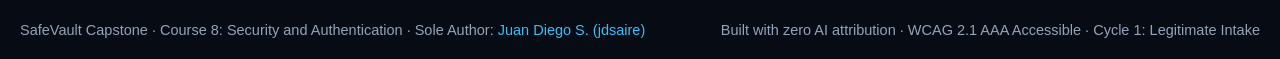
==== commit 8d8f7f6d: "Add Cycle 7 security debugging workspace and 28-test runner" ====
--- a/cycle1-intake.html
+++ b/cycle1-intake.html
@@ -15,7 +15,7 @@
             <a href="index.html" class="nav-brand" aria-label="SafeVault Home">
                 <span class="brand-icon" aria-hidden="true">🛡️</span>
                 <span class="brand-title">SafeVault</span>
-                <span class="brand-badge">Activities 1–2 Protected</span>
+                <span class="brand-badge">Activities 1–3 Complete</span>
             </a>
             <nav class="nav-links" aria-label="Primary Navigation">
                 <a href="index.html" class="nav-link">Overview</a>
@@ -25,6 +25,7 @@
                 <a href="cycle4-tests.html" class="nav-link">Cycle 4: Tests</a>
                 <a href="cycle5-auth.html" class="nav-link">Cycle 5: Auth</a>
                 <a href="cycle6-rbac.html" class="nav-link">Cycle 6: RBAC</a>
+                <a href="cycle7-debug.html" class="nav-link">Cycle 7: Debug</a>
             </nav>
             <div class="nav-actions">
                 <a href="https://github.com/jdsaire/fullstack_c8_safevault" target="_blank" rel="noopener noreferrer" class="btn btn-outline btn-sm">GitHub Repo</a>
--- a/css/styles.css
+++ b/css/styles.css
@@ -879,3 +879,55 @@
 .footer a:hover {
     text-decoration: underline;
 }
+
+/* ─────────────────────────────────────────────────────────── */
+/* Activity 3: Provenance Badges & Remediation Diff Inspector  */
+/* ─────────────────────────────────────────────────────────── */
+.provenance-badge {
+    display: inline-flex;
+    align-items: center;
+    gap: 6px;
+    font-size: 12px;
+    font-weight: 700;
+    letter-spacing: 0.03em;
+    padding: 4px 10px;
+    border-radius: 999px;
+    white-space: nowrap;
+}
+
+.provenance-badge.measured {
+    background: rgba(52, 211, 153, 0.16);
+    color: #6ee7b7;
+    border: 1px solid rgba(52, 211, 153, 0.45);
+}
+
+.provenance-badge.simulated {
+    background: rgba(251, 191, 36, 0.16);
+    color: #fde68a;
+    border: 1px solid rgba(251, 191, 36, 0.45);
+}
+
+.diff-box {
+    background: #060911;
+    border-radius: var(--radius-sm);
+    padding: 12px 14px;
+    font-family: var(--font-mono);
+    font-size: 13.5px;
+    line-height: 1.55;
+    white-space: pre-wrap;
+    word-break: break-word;
+    margin-bottom: 12px;
+}
+
+.diff-box.vulnerable {
+    border: 1px solid rgba(248, 113, 113, 0.4);
+    border-left: 4px solid var(--color-danger);
+    color: #fecaca;
+}
+
+.diff-box.remediated {
+    border: 1px solid rgba(52, 211, 153, 0.4);
+    border-left: 4px solid var(--color-success);
+    color: #bbf7d0;
+}
+
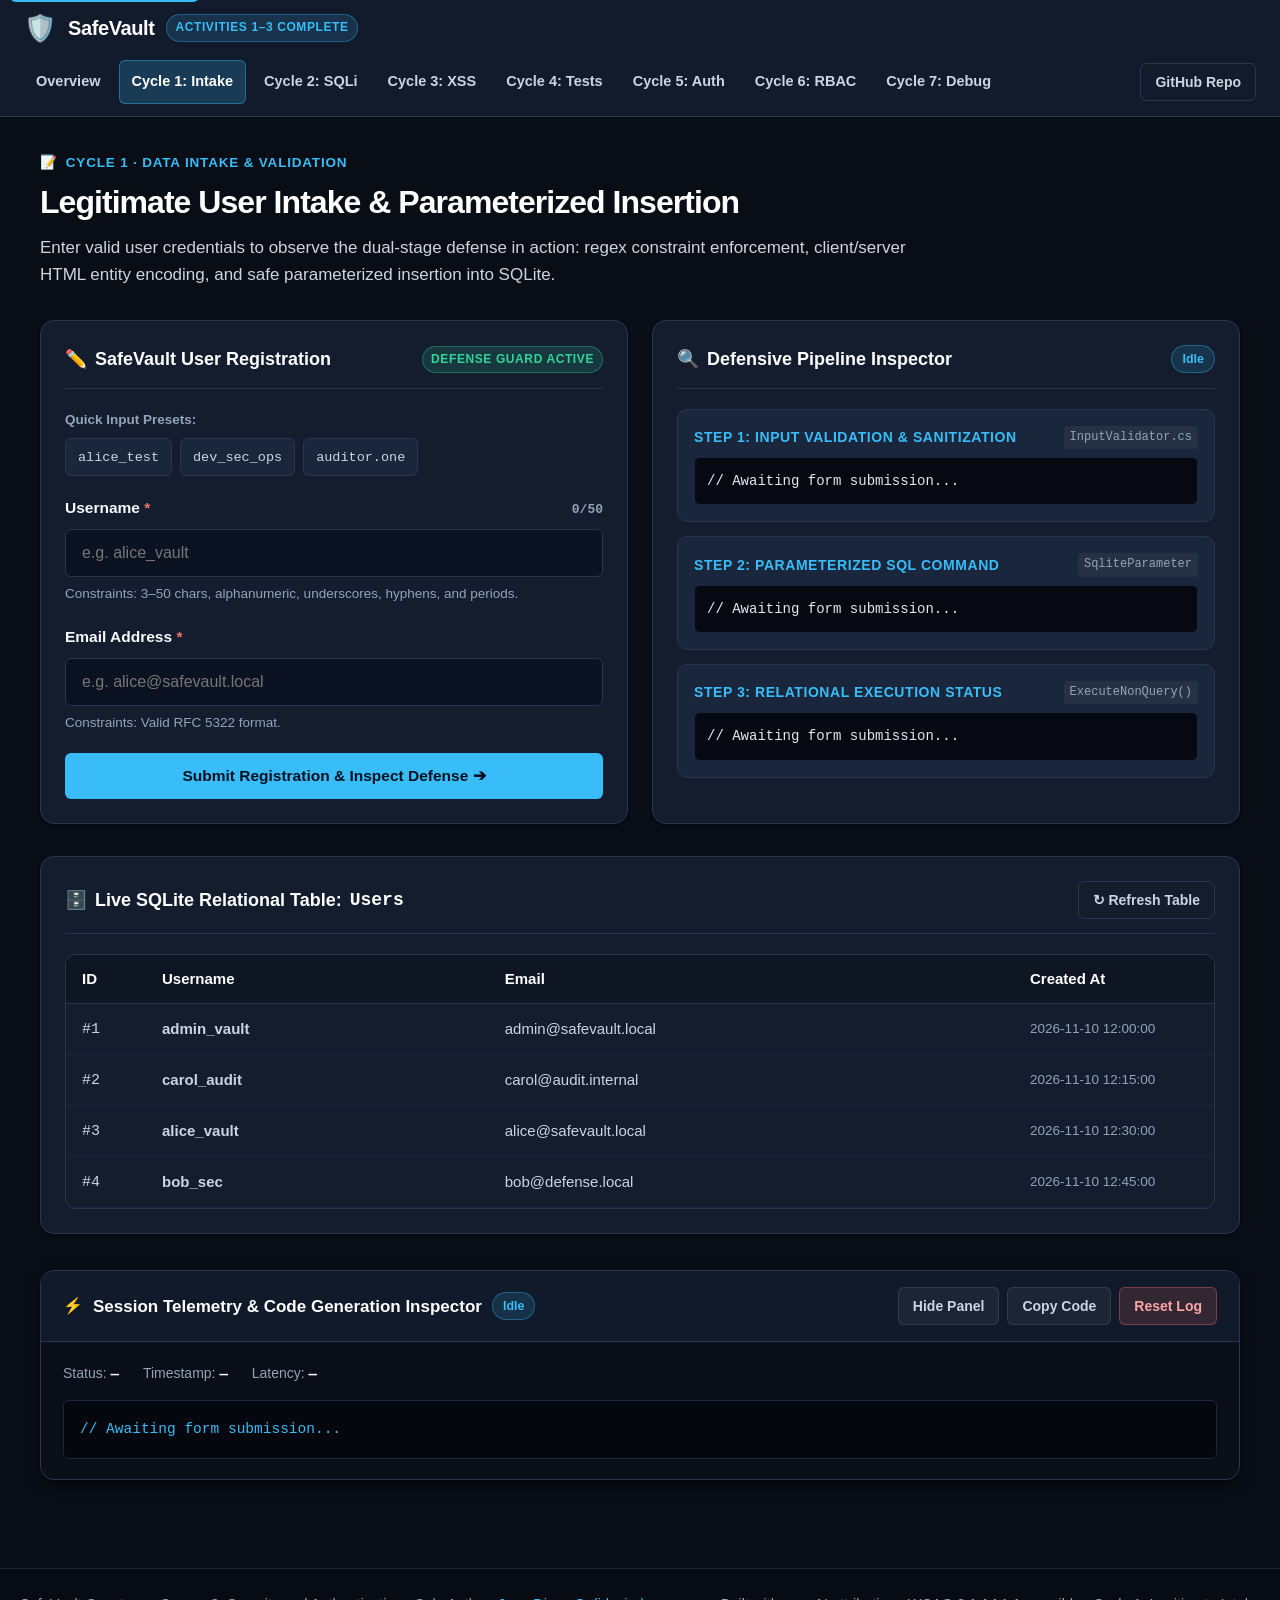
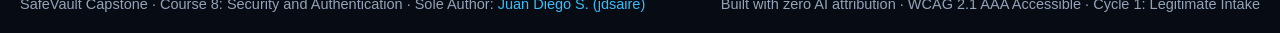
==== commit 14fc8ca1: "Remove prefilled inputs and auto-run diagnostics on arrival in Cycles 1-4 - Keep registration, SQLi," ====
--- a/cycle1-intake.html
+++ b/cycle1-intake.html
@@ -128,7 +128,7 @@
                         <span class="step-name">Step 3: Relational Execution Status</span>
                         <span class="step-method">ExecuteNonQuery()</span>
                     </div>
-                    <div class="step-output" id="inspectResult">// Ready to record SQLite response.</div>
+                    <div class="step-output" id="inspectResult">// Awaiting form submission...</div>
                 </div>
             </section>
 
@@ -167,8 +167,8 @@
                 <div class="telemetry-header">
                     <div class="telemetry-title">
                         <span class="telemetry-icon" aria-hidden="true">⚡</span>
-                        <h3 id="telemetryHeading">Cycle 1 Telemetry & Generated Code Inspector</h3>
-                        <span class="telemetry-status" id="telemetryStatus">Ready</span>
+                        <h3 id="telemetryHeading">Session Telemetry &amp; Code Generation Inspector</h3>
+                        <span class="telemetry-status" id="telemetryStatus">Idle</span>
                     </div>
                     <div class="telemetry-actions">
                         <button type="button" class="btn btn-sm btn-ghost" id="toggleTelemetryBtn" onclick="SafeVault.toggleTelemetryPanel()">Hide Panel</button>
@@ -178,13 +178,12 @@
                 </div>
                 <div class="telemetry-body" id="telemetryBody">
                     <div class="telemetry-meta">
-                        <span>Target: <strong id="telemetryTarget">Cycle 1 Intake</strong></span>
+                        <span>Status: <strong id="telemetryTarget">—</strong></span>
                         <span>Timestamp: <strong id="telemetryTime">—</strong></span>
                         <span>Latency: <strong id="telemetryLatency">—</strong></span>
                     </div>
                     <div class="telemetry-code-wrapper">
-                        <pre><code id="telemetryCode">// Execute a registration submission above to inspect the exact C# SqliteCommand,
-// parameter bindings, and execution latency in this quarantined panel.</code></pre>
+                        <pre><code id="telemetryCode">// Awaiting form submission...</code></pre>
                     </div>
                 </div>
             </div>
